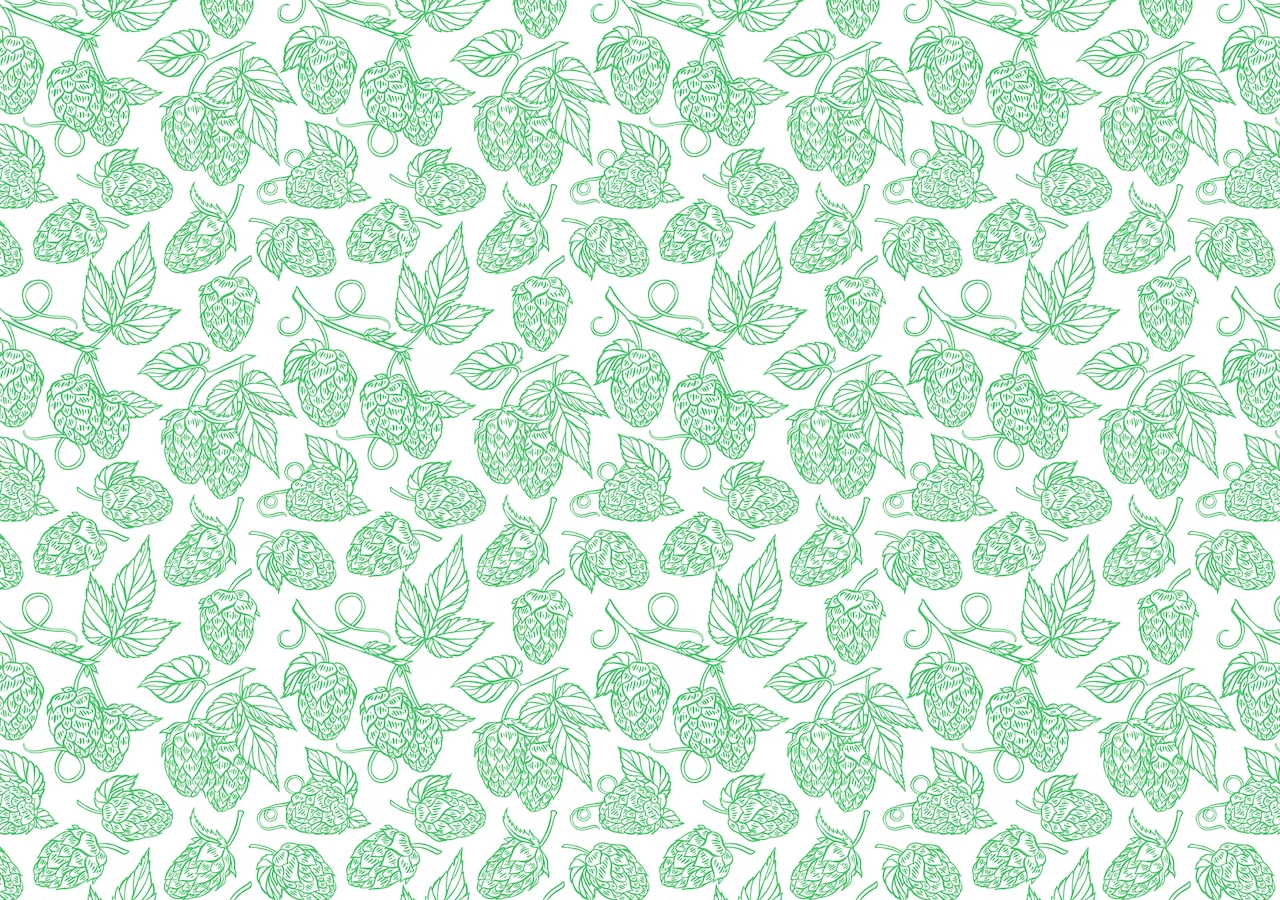
==== index.html @ 3f88acf1 "Agregue archivos" ====
<!DOCTYPE html>
<html lang="en">
<head>
    <meta charset="UTF-8">
    <meta name="viewport" content="width=device-width, initial-scale=1.0">
    <title>Geiser Cerveza Artesanal</title>
    <link rel="stylesheet" href="style.css" type="text/css"/>
</head>
<body>
</body>
</html>
---- style.css ----
*{
    box-sizing: border-box;
    margin: 0;
    padding: 0;
    font-size: 20px;
}
body{
    background: url('/img-icon/fondo.avif');
}
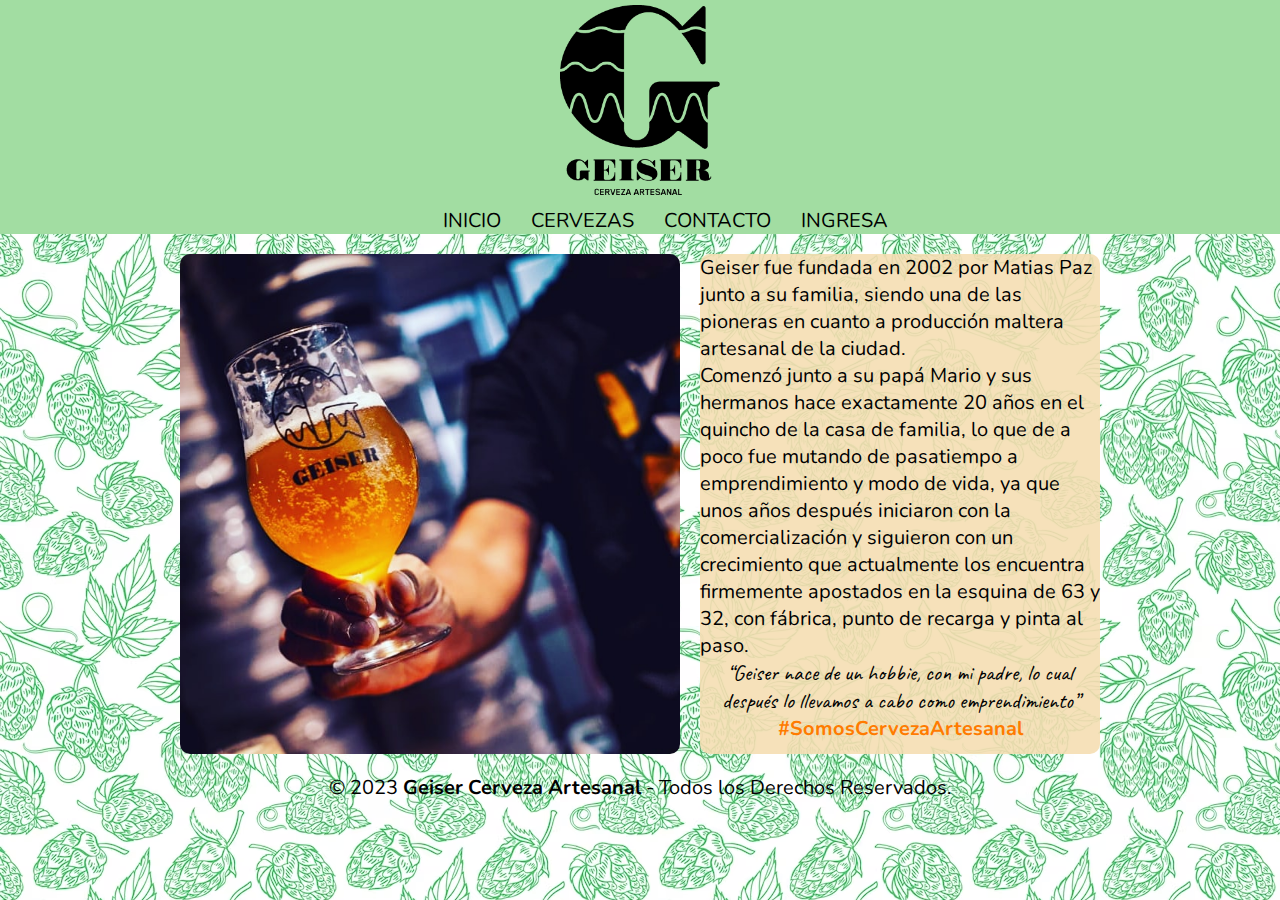
==== commit 4c7da959: "Actualizacion del sitio" ====
--- a/index.html
+++ b/index.html
@@ -4,8 +4,49 @@
     <meta charset="UTF-8">
     <meta name="viewport" content="width=device-width, initial-scale=1.0">
     <title>Geiser Cerveza Artesanal</title>
-    <link rel="stylesheet" href="style.css" type="text/css"/>
+    <link rel="stylesheet" href="./css/style.css" type="text/css"/>
+    <link rel="icon" href="./img-icon/icono-web.png">
+    <link rel="preconnect" href="https://fonts.googleapis.com">
+    <link rel="preconnect" href="https://fonts.gstatic.com" crossorigin>
+    <link href="https://fonts.googleapis.com/css2?family=Amatic+SC:wght@700&family=Caveat:wght@500&family=Nunito:wght@500&display=swap" rel="stylesheet">
 </head>
 <body>
+    <header>
+        <div>
+            <img class="logo" src="./img-icon/logo blanco y negro-02.png" alt="Icono">
+        </div>
+        <nav>
+            <ul class="content-nav">
+                <li><a class="barra" href="index.html">INICIO</a></li>
+                <li><a class="barra" href="cervezas.html">CERVEZAS</a></li>
+                <li><a class="barra" href="contacto.html">CONTACTO</a></li>
+                <li><a class="barra" href="login.html">INGRESA</a></li>
+            </ul>
+        </nav>
+    </header>
+    <section class="historia">
+        <img class="img-cerveza" src="./img-icon/imagen.jpg" alt="imagen-cerveza">
+        <div class="texto-historia">
+            <p>
+                Geiser fue fundada en 2002 por Matias Paz junto a su familia, 
+                siendo una de las pioneras en cuanto a producción maltera artesanal de la ciudad.
+            </p>
+            <p>
+                Comenzó junto a su papá Mario y sus hermanos hace exactamente 20 años en el quincho de la casa de familia,
+                lo que de a poco fue mutando de pasatiempo a emprendimiento y modo de vida, ya que unos años después
+                iniciaron con la comercialización y siguieron con un crecimiento que actualmente los encuentra firmemente
+                apostados en la esquina de 63 y 32, con fábrica, punto de recarga y pinta al paso.
+            </p>
+            <p class="tipografia-dif">
+                “Geiser nace de un hobbie, con mi padre, lo cual después lo llevamos a cabo como emprendimiento”
+            </p>
+            <p class="estilo-dif">#SomosCervezaArtesanal</p>
+        </div>
+    </section>
+    <footer>
+        <div>
+            <small>&copy; 2023 <b>Geiser Cerveza Artesanal</b> - Todos los Derechos Reservados.</small>
+        </div>
+    </footer>
 </body>
 </html>--- a/css/style.css
+++ b/css/style.css
@@ -0,0 +1,234 @@
+/*Reseteamos  los estilos predeterminados de HTML y CSS*/
+*{
+    box-sizing: border-box;
+    margin: 0;
+    padding: 0;
+    font-size: 20px;
+    font-family: 'Nunito', sans-serif;
+}
+/*Fondo de la pagina*/
+body{
+    background-image: url('../img-icon/fondo.avif');
+}
+/*Estilo del header y barra de navegacion*/
+header{
+    background-color: rgb(162, 221, 162);
+    display: flex;
+    align-items: center;
+    flex-direction: column;
+    backface-visibility: visible;
+}
+header div .logo{
+    padding: 5px;
+    cursor: pointer;
+    transition: all 0.3s;
+}
+header div .logo:hover{
+    transform: scale(1.1);
+}
+.logo{
+    height: 200px;
+}
+.content-nav{
+    display: flex;
+    flex-direction: row;
+    gap: 30px;
+    list-style: none;
+    align-items: center;
+    padding-left: 50px;
+}
+header .content-nav li{
+    transition: all 0.2s;
+}
+header .content-nav li:hover{
+    transform: scale(1.1);
+}
+.barra{
+    text-decoration: none;
+    color: black;
+}
+/*Estilo de la seccion de historia 
+de la cerveceria*/
+.historia{
+    gap: 20px;
+    padding: 20px;
+    display: flex;
+    flex-direction: row;
+    justify-content: center;
+}
+.texto-historia{
+    font-size: 20px;
+    background: rgba(245, 222, 179, 0.90);
+    width: 400px;
+    border-radius: 10px;
+}
+.img-cerveza{
+    border-radius: 10px;
+    height: 500px;
+}
+.tipografia-dif{
+    text-align: center;
+    font-size: 22px;
+    font-family: 'Caveat', cursive;
+}
+.estilo-dif{
+    text-align: center;
+    font-weight: bold;
+    color: rgb(255, 123, 0);
+}
+/*Estilo footer*/
+footer div {
+    text-align: center;
+}
+/*Estilo de cervezas*/
+table{
+    background: rgb(245, 222, 179);
+    margin: 2% auto;
+    width: 50%;
+    border: none;
+    border-radius: 10px;
+}     
+th{
+    border: none;
+    font-size: 25px;
+    font-family: 'Gill Sans', 'Gill Sans MT', Calibri, 'Trebuchet MS', sans-serif;
+}
+td{
+    border: none;
+    padding: 10px;
+    font-size: 25px;
+    font-family: 'Gill Sans', 'Gill Sans MT', Calibri, 'Trebuchet MS', sans-serif;
+}
+.ibus-alc{
+    display: flex;
+    flex-direction: row;
+    justify-content: center;
+    text-align: center;
+    font-weight: bold;
+}
+.ibus-alc ul{
+    display: flex;
+    flex-direction: row;
+    list-style: none;
+    gap: 10px;
+}
+.img-td{
+    border-radius: 10px;
+    box-shadow: 0px 4px 6px rgba(0, 0, 0, 0.5);
+    width: 175px;
+    transition: all 0.3s;
+}
+.img-td:hover{
+    transform: scale(1.1)
+}
+/*Estilo del contacto*/
+.contenedor-contacto{
+    display: flex;
+    justify-content: center;
+    width: 50%;
+    margin: 1% auto;
+    padding: 20px;
+    gap: 30px;
+    background: rgb(245, 222, 179);
+    border-radius: 30px;
+    border: 2px solid black;
+}
+.contacto-form form input,
+.contacto-form form textarea,
+.contacto-form form button,
+.contacto-form form select{
+    width: 100%;
+    padding: 5px;
+    border: none;
+    background: none;
+    border-bottom: 1px solid black;
+    outline: none;
+}
+.contacto-form form textarea{
+    resize: none;
+}
+.contacto-form form button{
+    background-color: black;
+    color: aliceblue;
+    border: 0;
+    text-transform: uppercase;
+    padding: 5px;
+    border-radius: 30px;
+}
+.contacto-form form button{
+    transition: all 0.3s;
+    cursor: pointer;
+}
+.contacto-form form button:hover{
+    transform: scale(1.03);
+}
+.contacto-info {
+    width: 220px;
+    display: flex;
+    flex-direction: column;
+    padding: 0.1em 0;
+}
+.contacto-info a{
+    display: flex;
+    align-items: center;
+    padding: 2px 0;
+}
+.icono-redes{
+    width: 0%;
+    transition: all 0.3s;
+}
+.icono-redes:hover{
+    transform: scale(1.2);
+}
+/*Estilo de login.html*/
+.form{
+    display: flex;
+    justify-content: center;
+    margin-top: 1% auto;
+    padding: 15px;
+}
+.form1{
+    background-color: rgb(245, 222, 179);
+    display: flex;
+    flex-direction: column;
+    width: 30%;
+    padding: 20px;
+    font-size: 22px;
+    border-radius: 30px;
+    border: 2px solid black;
+}
+.form1 h2{
+    text-align: center;
+}
+#generar_captcha, #send{
+    background-color: black;
+    color: aliceblue;
+    border: 0;
+    text-transform: uppercase;
+    padding: 5px;
+    border-radius: 30px;
+    margin: 5px;
+    cursor: pointer;
+    transition: all 0.3s;
+}
+#generar_captcha:hover, #send:hover{
+    transform: scale(1.03);
+}
+.captcha_text{
+    text-align: center;
+    font-size: 23px;
+}
+#captcha{
+    color: rgb(255, 123, 0);
+    font-size: 30px;
+}
+#nombre, #e-mail, #password, #captcha_input{
+    padding: 10px;
+    height: 30px;
+    font-size: 18px;
+    margin-bottom: 5px;
+    border: none;
+    background: none;
+    border-bottom: 1px solid black;
+    outline: none;
+}